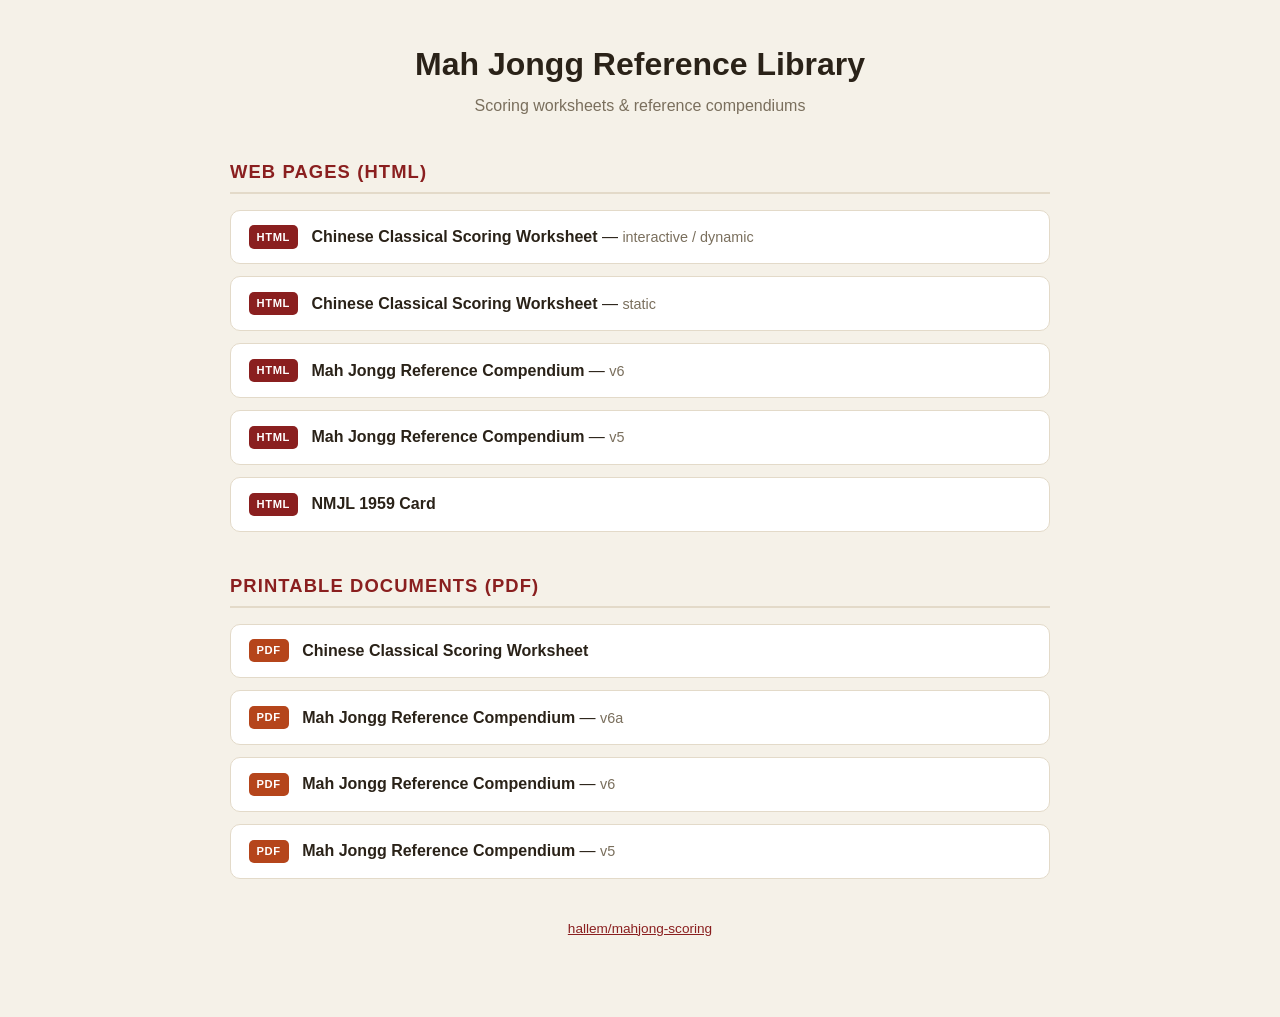
==== index.html @ 28f44a94 "second inital commit with the rest of the files Co-Authored-By: Claude Opus 4.8 (1M context) <norepl" ====
<!DOCTYPE html>
<html lang="en">
<head>
  <meta charset="UTF-8">
  <meta name="viewport" content="width=device-width, initial-scale=1.0">
  <title>Mah Jongg Reference Library</title>
  <style>
    :root {
      --bg: #f5f1e8;
      --card: #ffffff;
      --ink: #2a2218;
      --muted: #7a6f5d;
      --accent: #8a1f1f;
      --border: #e3dac9;
    }
    * { box-sizing: border-box; }
    body {
      margin: 0;
      font-family: -apple-system, BlinkMacSystemFont, "Segoe UI", Roboto, Helvetica, Arial, sans-serif;
      background: var(--bg);
      color: var(--ink);
      line-height: 1.5;
    }
    .wrap { max-width: 860px; margin: 0 auto; padding: 2.5rem 1.25rem 4rem; }
    header { text-align: center; margin-bottom: 2.5rem; }
    h1 { font-size: 2rem; margin: 0 0 .35rem; }
    .subtitle { color: var(--muted); margin: 0; }
    section { margin-bottom: 2.5rem; }
    h2 {
      font-size: 1.15rem;
      text-transform: uppercase;
      letter-spacing: .06em;
      color: var(--accent);
      border-bottom: 2px solid var(--border);
      padding-bottom: .4rem;
      margin: 0 0 1rem;
    }
    ul { list-style: none; margin: 0; padding: 0; display: grid; gap: .75rem; }
    a.item {
      display: flex;
      align-items: center;
      gap: .85rem;
      background: var(--card);
      border: 1px solid var(--border);
      border-radius: 10px;
      padding: .9rem 1.1rem;
      text-decoration: none;
      color: var(--ink);
      transition: transform .08s ease, box-shadow .15s ease, border-color .15s ease;
    }
    a.item:hover {
      transform: translateY(-1px);
      box-shadow: 0 4px 14px rgba(0,0,0,.08);
      border-color: var(--accent);
    }
    .tag {
      flex: none;
      font-size: .7rem;
      font-weight: 700;
      letter-spacing: .05em;
      padding: .2rem .5rem;
      border-radius: 5px;
      background: var(--accent);
      color: #fff;
    }
    .tag.pdf { background: #b5451b; }
    .label { font-weight: 600; }
    .desc { color: var(--muted); font-weight: 400; font-size: .9rem; }
    footer { text-align: center; color: var(--muted); font-size: .85rem; margin-top: 2rem; }
    footer a { color: var(--accent); }
  </style>
</head>
<body>
  <div class="wrap">
    <header>
      <h1>Mah Jongg Reference Library</h1>
      <p class="subtitle">Scoring worksheets &amp; reference compendiums</p>
    </header>

    <section>
      <h2>Web Pages (HTML)</h2>
      <ul>
        <li><a class="item" href="chinese_classical_scoring_worksheet_dynamic.html">
          <span class="tag">HTML</span>
          <span><span class="label">Chinese Classical Scoring Worksheet</span> &mdash; <span class="desc">interactive / dynamic</span></span>
        </a></li>
        <li><a class="item" href="chinese_classical_scoring_worksheet.html">
          <span class="tag">HTML</span>
          <span><span class="label">Chinese Classical Scoring Worksheet</span> &mdash; <span class="desc">static</span></span>
        </a></li>
        <li><a class="item" href="mahjong_reference_compendium_6.html">
          <span class="tag">HTML</span>
          <span><span class="label">Mah Jongg Reference Compendium</span> &mdash; <span class="desc">v6</span></span>
        </a></li>
        <li><a class="item" href="mahjong_reference_compendium_5.html">
          <span class="tag">HTML</span>
          <span><span class="label">Mah Jongg Reference Compendium</span> &mdash; <span class="desc">v5</span></span>
        </a></li>
        <li><a class="item" href="NMJL_1959_Card.html">
          <span class="tag">HTML</span>
          <span><span class="label">NMJL 1959 Card</span></span>
        </a></li>
      </ul>
    </section>

    <section>
      <h2>Printable Documents (PDF)</h2>
      <ul>
        <li><a class="item" href="chinese_classical_scoring_worksheet.pdf">
          <span class="tag pdf">PDF</span>
          <span><span class="label">Chinese Classical Scoring Worksheet</span></span>
        </a></li>
        <li><a class="item" href="mahjong_reference_compendium_6a.pdf">
          <span class="tag pdf">PDF</span>
          <span><span class="label">Mah Jongg Reference Compendium</span> &mdash; <span class="desc">v6a</span></span>
        </a></li>
        <li><a class="item" href="mahjong_reference_compendium_6.pdf">
          <span class="tag pdf">PDF</span>
          <span><span class="label">Mah Jongg Reference Compendium</span> &mdash; <span class="desc">v6</span></span>
        </a></li>
        <li><a class="item" href="mahjong_reference_compendium_5.pdf">
          <span class="tag pdf">PDF</span>
          <span><span class="label">Mah Jongg Reference Compendium</span> &mdash; <span class="desc">v5</span></span>
        </a></li>
      </ul>
    </section>

    <footer>
      <p><a href="https://github.com/hallem/mahjong-scoring">hallem/mahjong-scoring</a></p>
    </footer>
  </div>
</body>
</html>
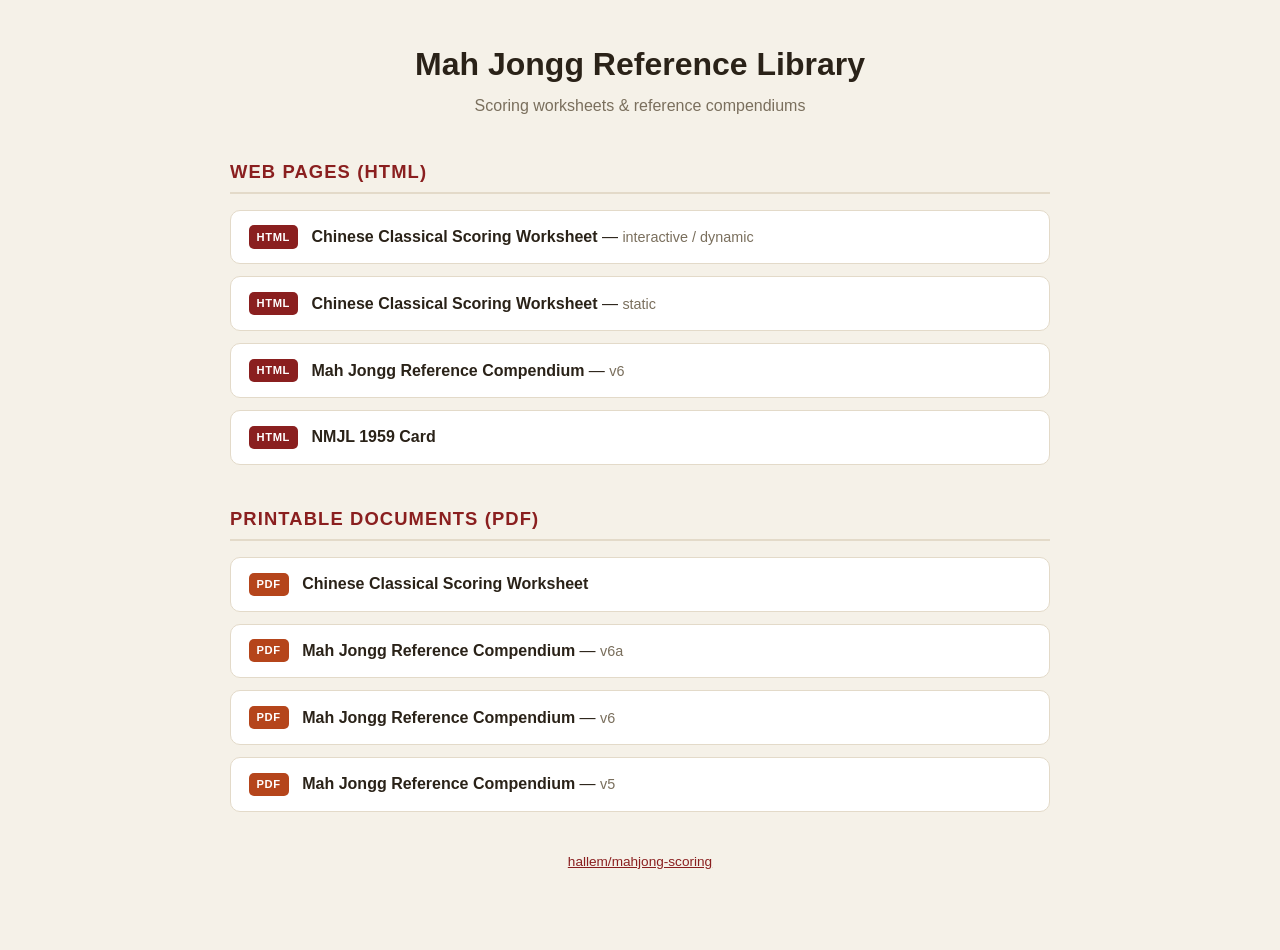
==== commit 5b33c0ae: "Update index links; retire top-level v5 reference files Co-Authored-By: Claude Opus 4.8 (1M context)" ====
--- a/index.html
+++ b/index.html
@@ -92,10 +92,10 @@
           <span class="tag">HTML</span>
           <span><span class="label">Mah Jongg Reference Compendium</span> &mdash; <span class="desc">v6</span></span>
         </a></li>
-        <li><a class="item" href="mahjong_reference_compendium_5.html">
-          <span class="tag">HTML</span>
-          <span><span class="label">Mah Jongg Reference Compendium</span> &mdash; <span class="desc">v5</span></span>
-        </a></li>
+<!--        <li><a class="item" href="Old/mahjong_reference_compendium_5.html">-->
+<!--          <span class="tag">HTML</span>-->
+<!--          <span><span class="label">Mah Jongg Reference Compendium</span> &mdash; <span class="desc">v5</span></span>-->
+<!--        </a></li>-->
         <li><a class="item" href="NMJL_1959_Card.html">
           <span class="tag">HTML</span>
           <span><span class="label">NMJL 1959 Card</span></span>
@@ -118,7 +118,7 @@
           <span class="tag pdf">PDF</span>
           <span><span class="label">Mah Jongg Reference Compendium</span> &mdash; <span class="desc">v6</span></span>
         </a></li>
-        <li><a class="item" href="mahjong_reference_compendium_5.pdf">
+        <li><a class="item" href="Old/mahjong_reference_compendium_5.pdf">
           <span class="tag pdf">PDF</span>
           <span><span class="label">Mah Jongg Reference Compendium</span> &mdash; <span class="desc">v5</span></span>
         </a></li>
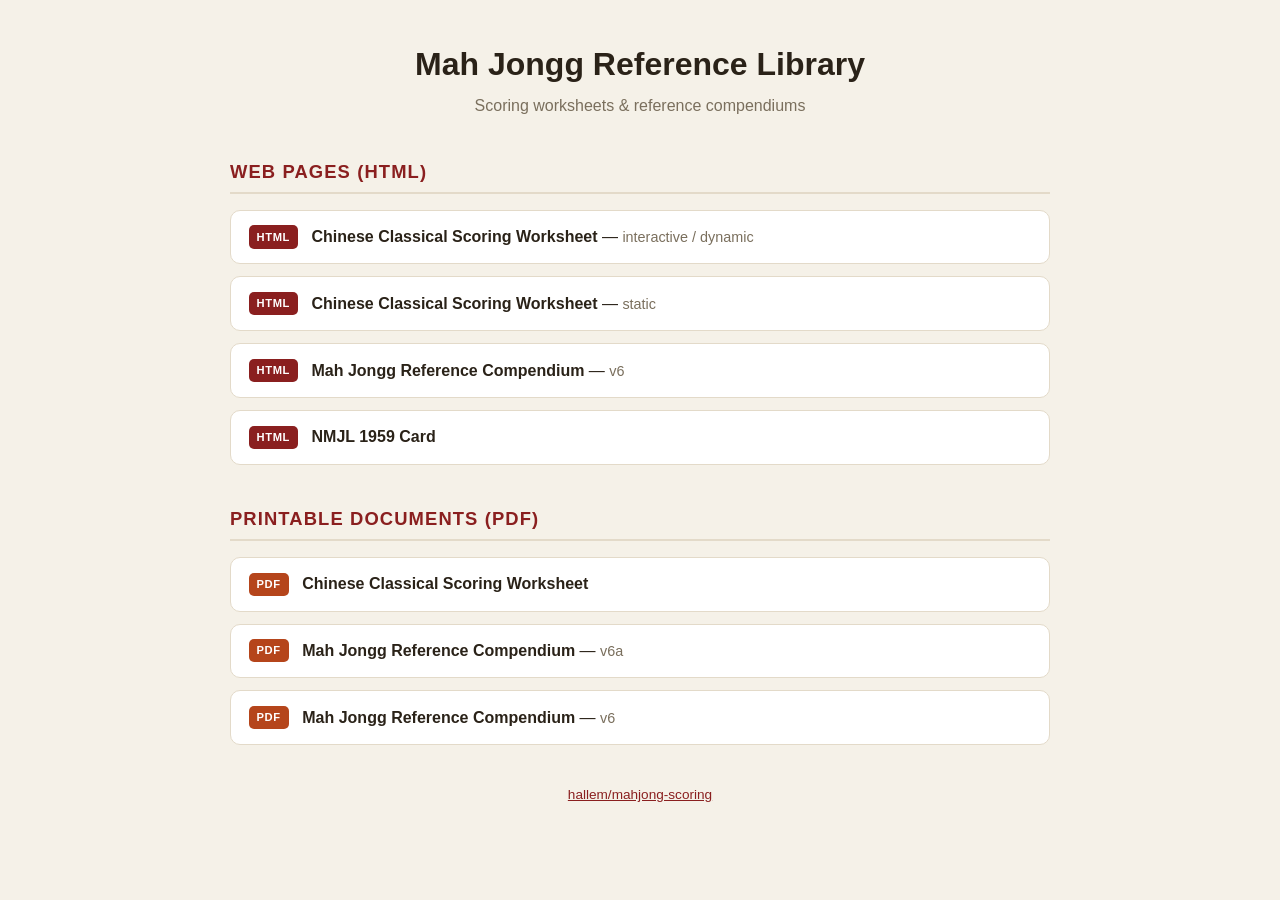
==== commit 00c2515a: "updated the index file" ====
--- a/index.html
+++ b/index.html
@@ -92,10 +92,6 @@
           <span class="tag">HTML</span>
           <span><span class="label">Mah Jongg Reference Compendium</span> &mdash; <span class="desc">v6</span></span>
         </a></li>
-<!--        <li><a class="item" href="Old/mahjong_reference_compendium_5.html">-->
-<!--          <span class="tag">HTML</span>-->
-<!--          <span><span class="label">Mah Jongg Reference Compendium</span> &mdash; <span class="desc">v5</span></span>-->
-<!--        </a></li>-->
         <li><a class="item" href="NMJL_1959_Card.html">
           <span class="tag">HTML</span>
           <span><span class="label">NMJL 1959 Card</span></span>
@@ -118,10 +114,6 @@
           <span class="tag pdf">PDF</span>
           <span><span class="label">Mah Jongg Reference Compendium</span> &mdash; <span class="desc">v6</span></span>
         </a></li>
-        <li><a class="item" href="Old/mahjong_reference_compendium_5.pdf">
-          <span class="tag pdf">PDF</span>
-          <span><span class="label">Mah Jongg Reference Compendium</span> &mdash; <span class="desc">v5</span></span>
-        </a></li>
       </ul>
     </section>
 
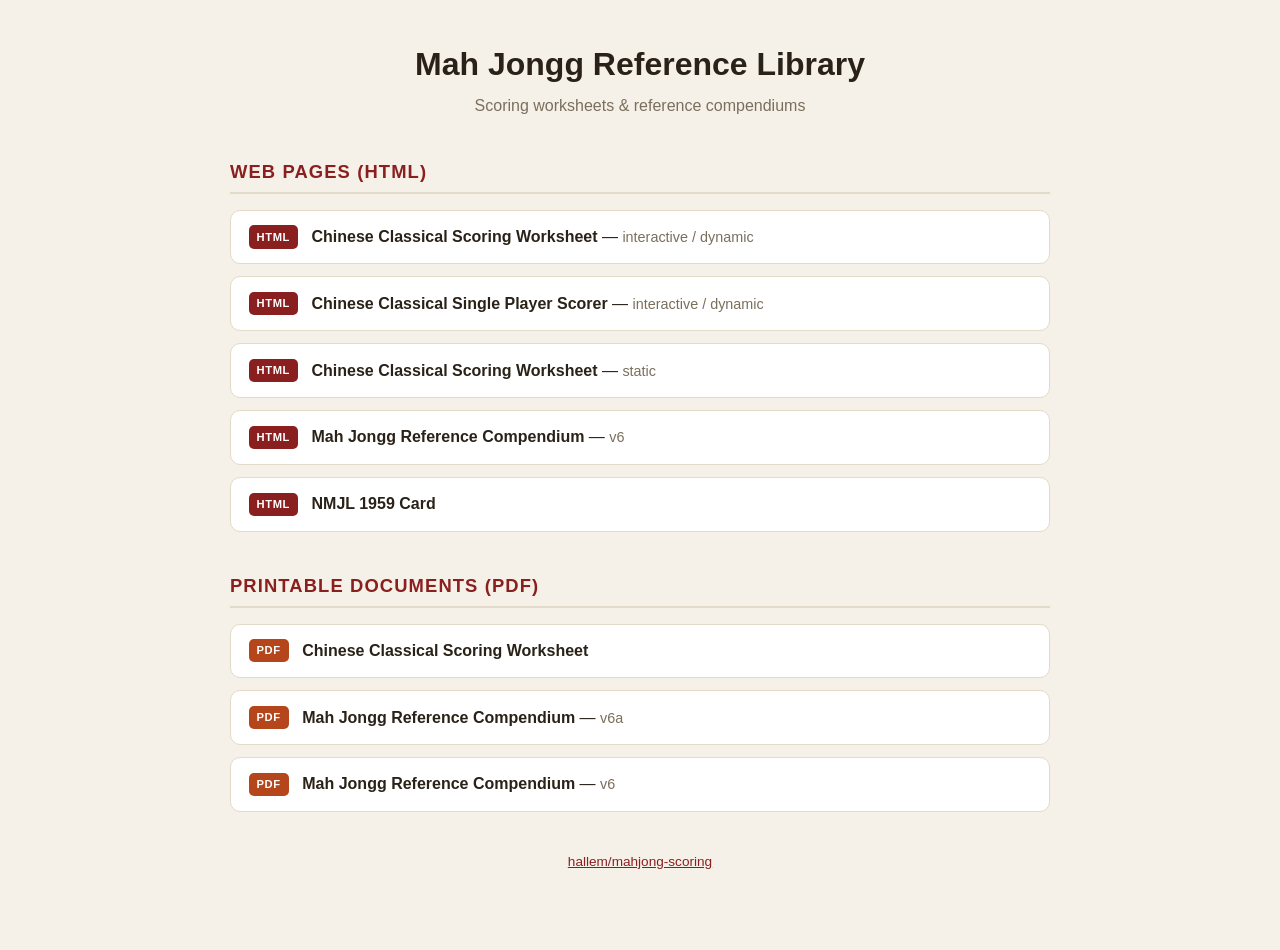
==== commit dfe13a77: "Add single player scorer page - New standalone scorer for individual hand calculation - Hand selecti" ====
--- a/index.html
+++ b/index.html
@@ -84,6 +84,10 @@
           <span class="tag">HTML</span>
           <span><span class="label">Chinese Classical Scoring Worksheet</span> &mdash; <span class="desc">interactive / dynamic</span></span>
         </a></li>
+        <li><a class="item" href="chinese_classical_single_player_scorer.html">
+          <span class="tag">HTML</span>
+          <span><span class="label">Chinese Classical Single Player Scorer</span> &mdash; <span class="desc">interactive / dynamic</span></span>
+        </a></li>
         <li><a class="item" href="chinese_classical_scoring_worksheet.html">
           <span class="tag">HTML</span>
           <span><span class="label">Chinese Classical Scoring Worksheet</span> &mdash; <span class="desc">static</span></span>
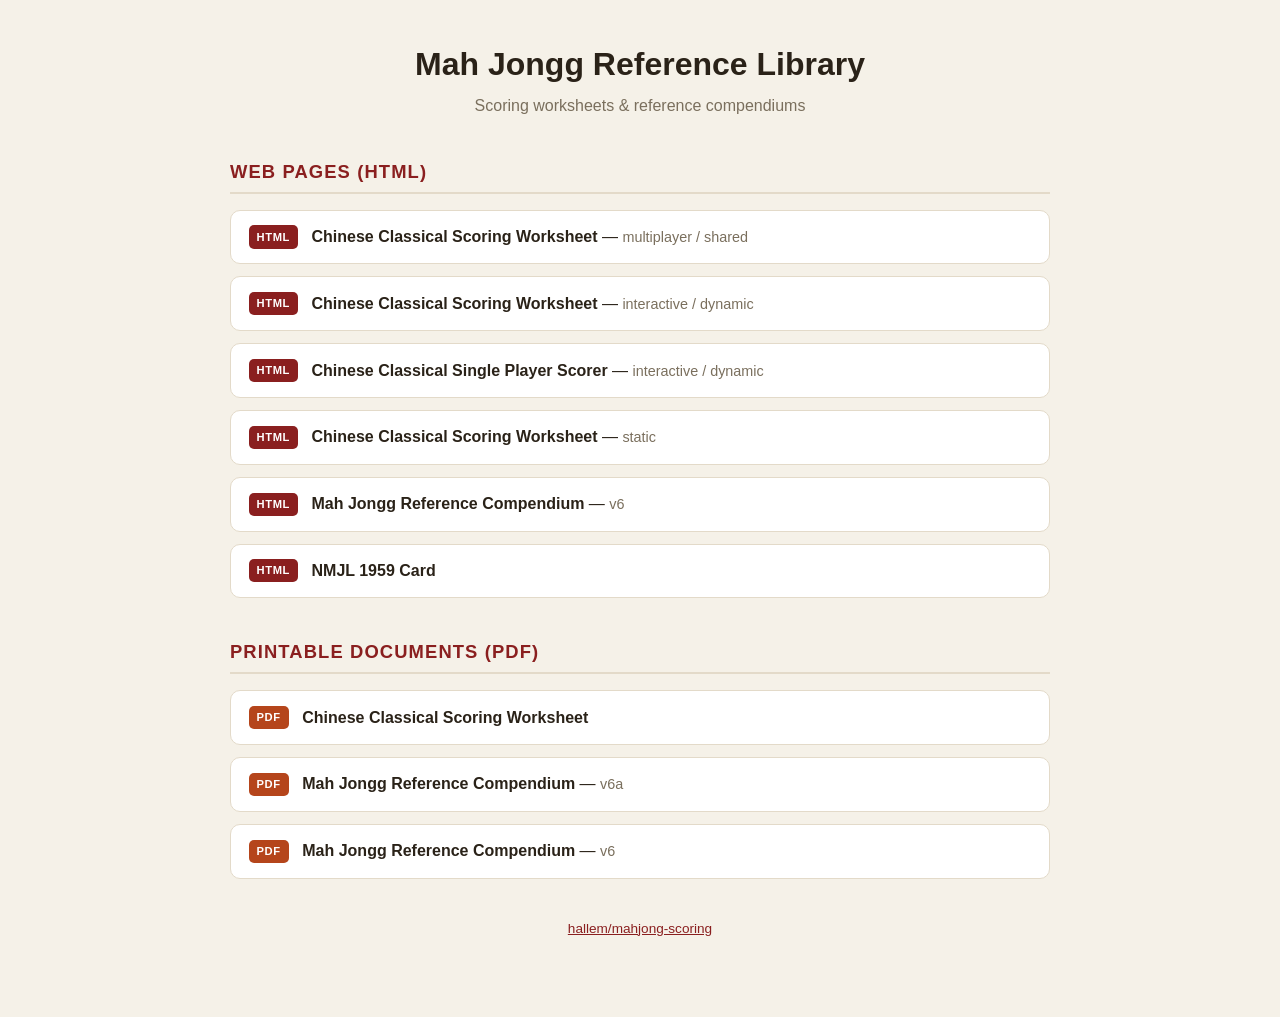
==== commit ecb4f20b: "Move game settings into create-a-game lobby; update index - Winner, Discarded By, and rule checkboxe" ====
--- a/index.html
+++ b/index.html
@@ -80,6 +80,10 @@
     <section>
       <h2>Web Pages (HTML)</h2>
       <ul>
+        <li><a class="item" href="chinese_classical_scoring_worksheet_shared.html">
+          <span class="tag">HTML</span>
+          <span><span class="label">Chinese Classical Scoring Worksheet</span> &mdash; <span class="desc">multiplayer / shared</span></span>
+        </a></li>
         <li><a class="item" href="chinese_classical_scoring_worksheet_dynamic.html">
           <span class="tag">HTML</span>
           <span><span class="label">Chinese Classical Scoring Worksheet</span> &mdash; <span class="desc">interactive / dynamic</span></span>
